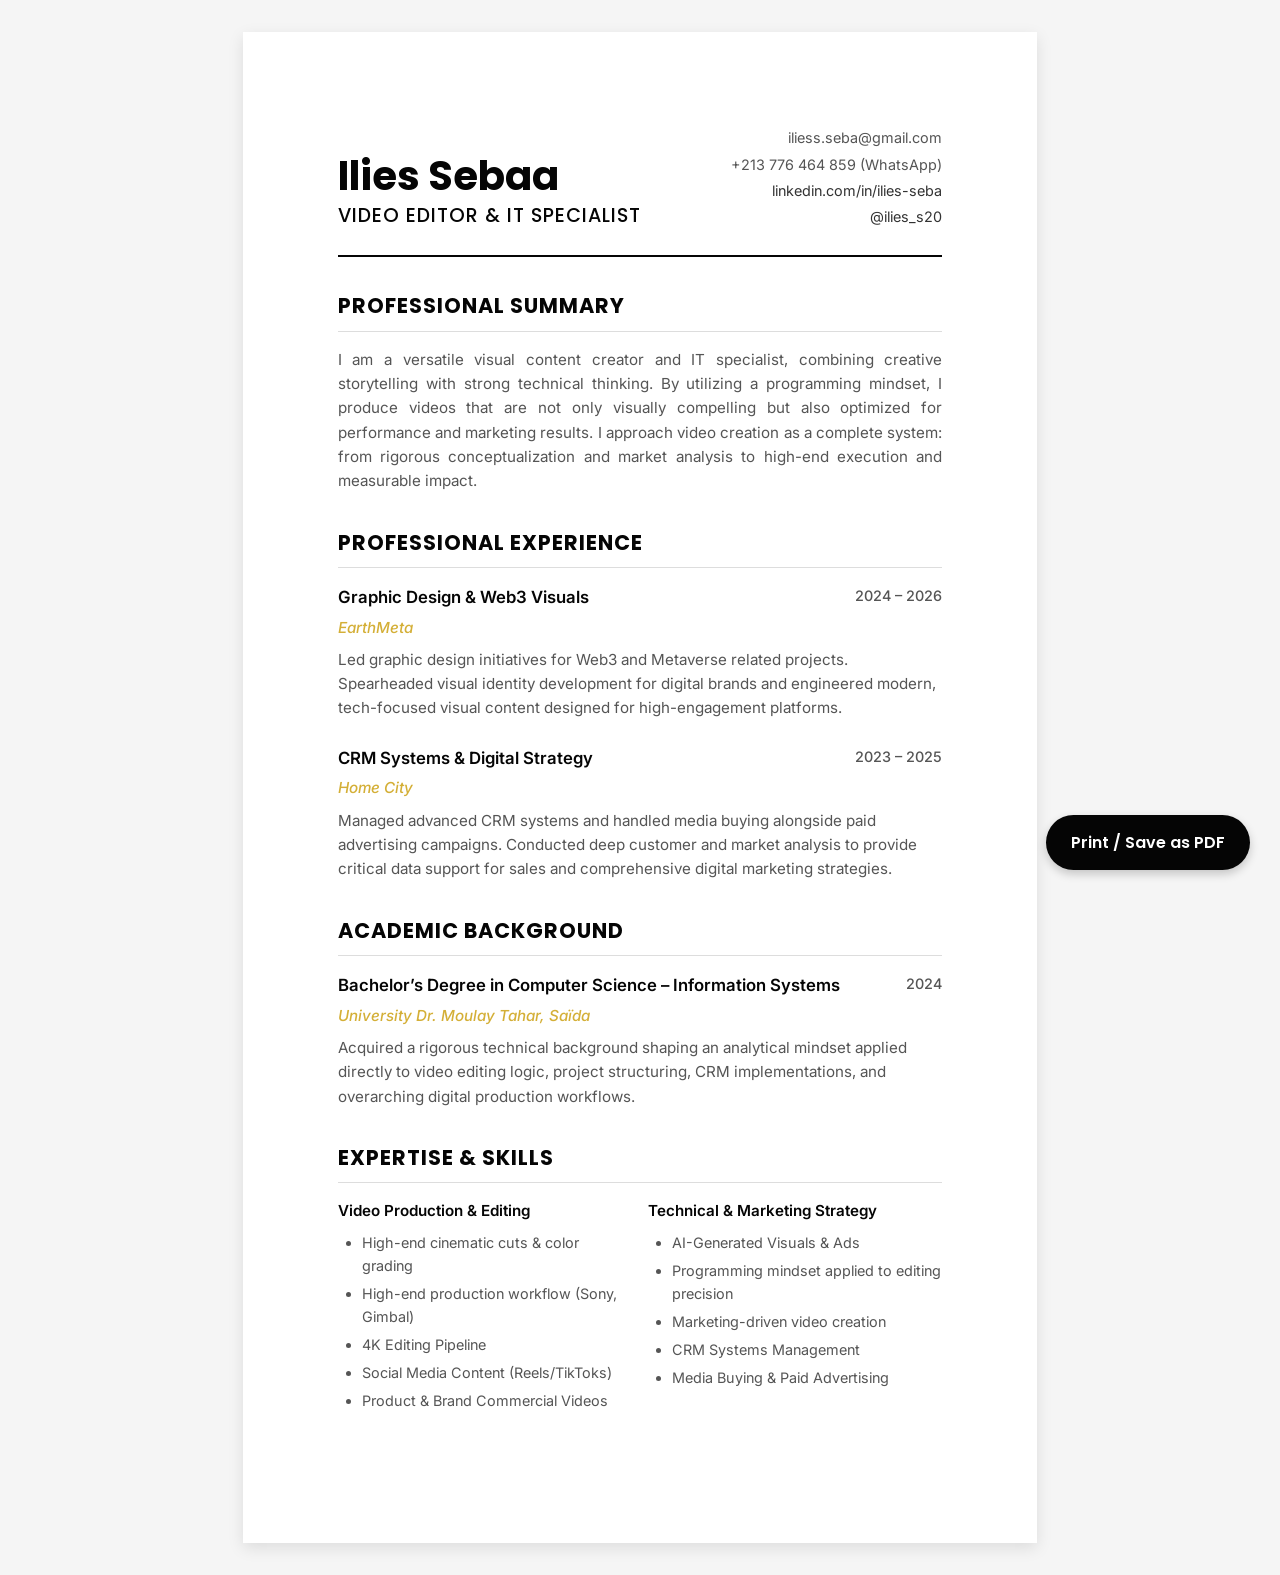
==== Ilies_Sebaa_Resume.html @ cd5e14ed "Add files via upload" ====
<!DOCTYPE html>
<html lang="en">
<head>
    <meta charset="UTF-8">
    <meta name="viewport" content="width=device-width, initial-scale=1.0">
    <title>Ilies Sebaa - Resume</title>
    <!-- Google Fonts -->
    <link rel="preconnect" href="https://fonts.googleapis.com">
    <link rel="preconnect" href="https://fonts.gstatic.com" crossorigin>
    <link href="https://fonts.googleapis.com/css2?family=Inter:wght@300;400;500;600;700&family=Poppins:wght@500;600;700&display=swap" rel="stylesheet">
    <style>
        :root {
            --primary: #050505;
            --secondary: #d4af37;
            --text-dark: #333333;
            --text-light: #555555;
            --background: #ffffff;
        }

        * {
            margin: 0;
            padding: 0;
            box-sizing: border-box;
        }

        body {
            font-family: 'Inter', sans-serif;
            background-color: #f5f5f5;
            color: var(--text-dark);
            line-height: 1.6;
            -webkit-font-smoothing: antialiased;
        }

        .resume-wrapper {
            max-width: 21cm; /* A4 width */
            margin: 2rem auto;
            background: var(--background);
            padding: 2.5cm;
            box-shadow: 0 5px 15px rgba(0,0,0,0.1);
        }

        header {
            border-bottom: 2px solid var(--primary);
            padding-bottom: 1.5rem;
            margin-bottom: 2rem;
            display: flex;
            justify-content: space-between;
            align-items: flex-end;
        }

        .header-left h1 {
            font-family: 'Poppins', sans-serif;
            font-size: 2.5rem;
            font-weight: 700;
            color: var(--primary);
            margin-bottom: 0.2rem;
            line-height: 1.1;
        }

        .header-left h2 {
            font-family: 'Poppins', sans-serif;
            font-size: 1.2rem;
            color: var(--primary);
            font-weight: 500;
            letter-spacing: 1px;
            text-transform: uppercase;
        }

        .header-right {
            text-align: right;
            font-size: 0.9rem;
            color: var(--text-light);
        }

        .header-right a {
            color: var(--text-dark);
            text-decoration: none;
        }

        .header-right a:hover {
            color: var(--secondary);
        }

        .contact-item {
            margin-bottom: 0.2rem;
        }

        section {
            margin-bottom: 2rem;
        }

        h3 {
            font-family: 'Poppins', sans-serif;
            font-size: 1.3rem;
            color: var(--primary);
            text-transform: uppercase;
            letter-spacing: 1px;
            margin-bottom: 1rem;
            border-bottom: 1px solid #ddd;
            padding-bottom: 0.5rem;
        }

        .profile p {
            font-size: 0.95rem;
            color: var(--text-light);
            text-align: justify;
        }

        .experience-item, .education-item {
            margin-bottom: 1.5rem;
        }

        .item-header {
            display: flex;
            justify-content: space-between;
            margin-bottom: 0.3rem;
        }

        .item-title {
            font-weight: 600;
            color: var(--primary);
            font-size: 1.05rem;
        }

        .item-date {
            font-size: 0.9rem;
            font-weight: 500;
            color: var(--text-light);
        }

        .item-subtitle {
            font-weight: 500;
            font-style: italic;
            color: var(--secondary);
            margin-bottom: 0.5rem;
            font-size: 0.95rem;
        }

        .item-desc {
            font-size: 0.95rem;
            color: var(--text-light);
        }

        .skills-container {
            display: grid;
            grid-template-columns: 1fr 1fr;
            gap: 1rem;
        }

        .skill-group h4 {
            font-weight: 600;
            margin-bottom: 0.5rem;
            font-size: 0.95rem;
            color: var(--primary);
        }

        .skill-group ul {
            list-style-type: disc;
            padding-left: 1.5rem;
        }

        .skill-group li {
            font-size: 0.9rem;
            color: var(--text-light);
            margin-bottom: 0.3rem;
        }

        .print-btn {
            position: fixed;
            bottom: 30px;
            right: 30px;
            background-color: var(--primary);
            color: white;
            border: none;
            padding: 15px 25px;
            border-radius: 30px;
            font-family: 'Poppins', sans-serif;
            font-weight: 600;
            font-size: 1rem;
            cursor: pointer;
            box-shadow: 0 4px 10px rgba(0,0,0,0.2);
            transition: all 0.3s ease;
        }

        .print-btn:hover {
            background-color: var(--secondary);
            transform: translateY(-2px);
        }

        @media print {
            body {
                background: white;
            }
            .resume-wrapper {
                margin: 0;
                padding: 0;
                box-shadow: none;
                max-width: 100%;
            }
            .print-btn {
                display: none;
            }
        }
    </style>
</head>
<body>

    <button class="print-btn" onclick="window.print()">Print / Save as PDF</button>

    <div class="resume-wrapper">
        <header>
            <div class="header-left">
                <h1>Ilies Sebaa</h1>
                <h2>Video Editor & IT Specialist</h2>
            </div>
            <div class="header-right">
                <div class="contact-item">iliess.seba@gmail.com</div>
                <div class="contact-item">+213 776 464 859 (WhatsApp)</div>
                <div class="contact-item"><a href="https://www.linkedin.com/in/ilies-seba/" target="_blank">linkedin.com/in/ilies-seba</a></div>
                <div class="contact-item"><a href="https://www.instagram.com/ilies_s20/" target="_blank">@ilies_s20</a></div>
            </div>
        </header>

        <section class="profile">
            <h3>Professional Summary</h3>
            <p>I am a versatile visual content creator and IT specialist, combining creative storytelling with strong technical thinking. By utilizing a programming mindset, I produce videos that are not only visually compelling but also optimized for performance and marketing results. I approach video creation as a complete system: from rigorous conceptualization and market analysis to high-end execution and measurable impact.</p>
        </section>

        <section class="experience">
            <h3>Professional Experience</h3>
            
            <div class="experience-item">
                <div class="item-header">
                    <span class="item-title">Graphic Design & Web3 Visuals</span>
                    <span class="item-date">2024 – 2026</span>
                </div>
                <div class="item-subtitle">EarthMeta</div>
                <p class="item-desc">Led graphic design initiatives for Web3 and Metaverse related projects. Spearheaded visual identity development for digital brands and engineered modern, tech-focused visual content designed for high-engagement platforms.</p>
            </div>

            <div class="experience-item">
                <div class="item-header">
                    <span class="item-title">CRM Systems & Digital Strategy</span>
                    <span class="item-date">2023 – 2025</span>
                </div>
                <div class="item-subtitle">Home City</div>
                <p class="item-desc">Managed advanced CRM systems and handled media buying alongside paid advertising campaigns. Conducted deep customer and market analysis to provide critical data support for sales and comprehensive digital marketing strategies.</p>
            </div>
        </section>

        <section class="education">
            <h3>Academic Background</h3>
            
            <div class="education-item">
                <div class="item-header">
                    <span class="item-title">Bachelor’s Degree in Computer Science – Information Systems</span>
                    <span class="item-date">2024</span>
                </div>
                <div class="item-subtitle">University Dr. Moulay Tahar, Saïda</div>
                <p class="item-desc">Acquired a rigorous technical background shaping an analytical mindset applied directly to video editing logic, project structuring, CRM implementations, and overarching digital production workflows.</p>
            </div>
        </section>

        <section class="skills">
            <h3>Expertise & Skills</h3>
            <div class="skills-container">
                <div class="skill-group">
                    <h4>Video Production & Editing</h4>
                    <ul>
                        <li>High-end cinematic cuts & color grading</li>
                        <li>High-end production workflow (Sony, Gimbal)</li>
                        <li>4K Editing Pipeline</li>
                        <li>Social Media Content (Reels/TikToks)</li>
                        <li>Product & Brand Commercial Videos</li>
                    </ul>
                </div>
                <div class="skill-group">
                    <h4>Technical & Marketing Strategy</h4>
                    <ul>
                        <li>AI-Generated Visuals & Ads</li>
                        <li>Programming mindset applied to editing precision</li>
                        <li>Marketing-driven video creation</li>
                        <li>CRM Systems Management</li>
                        <li>Media Buying & Paid Advertising</li>
                    </ul>
                </div>
            </div>
        </section>
    </div>

</body>
</html>
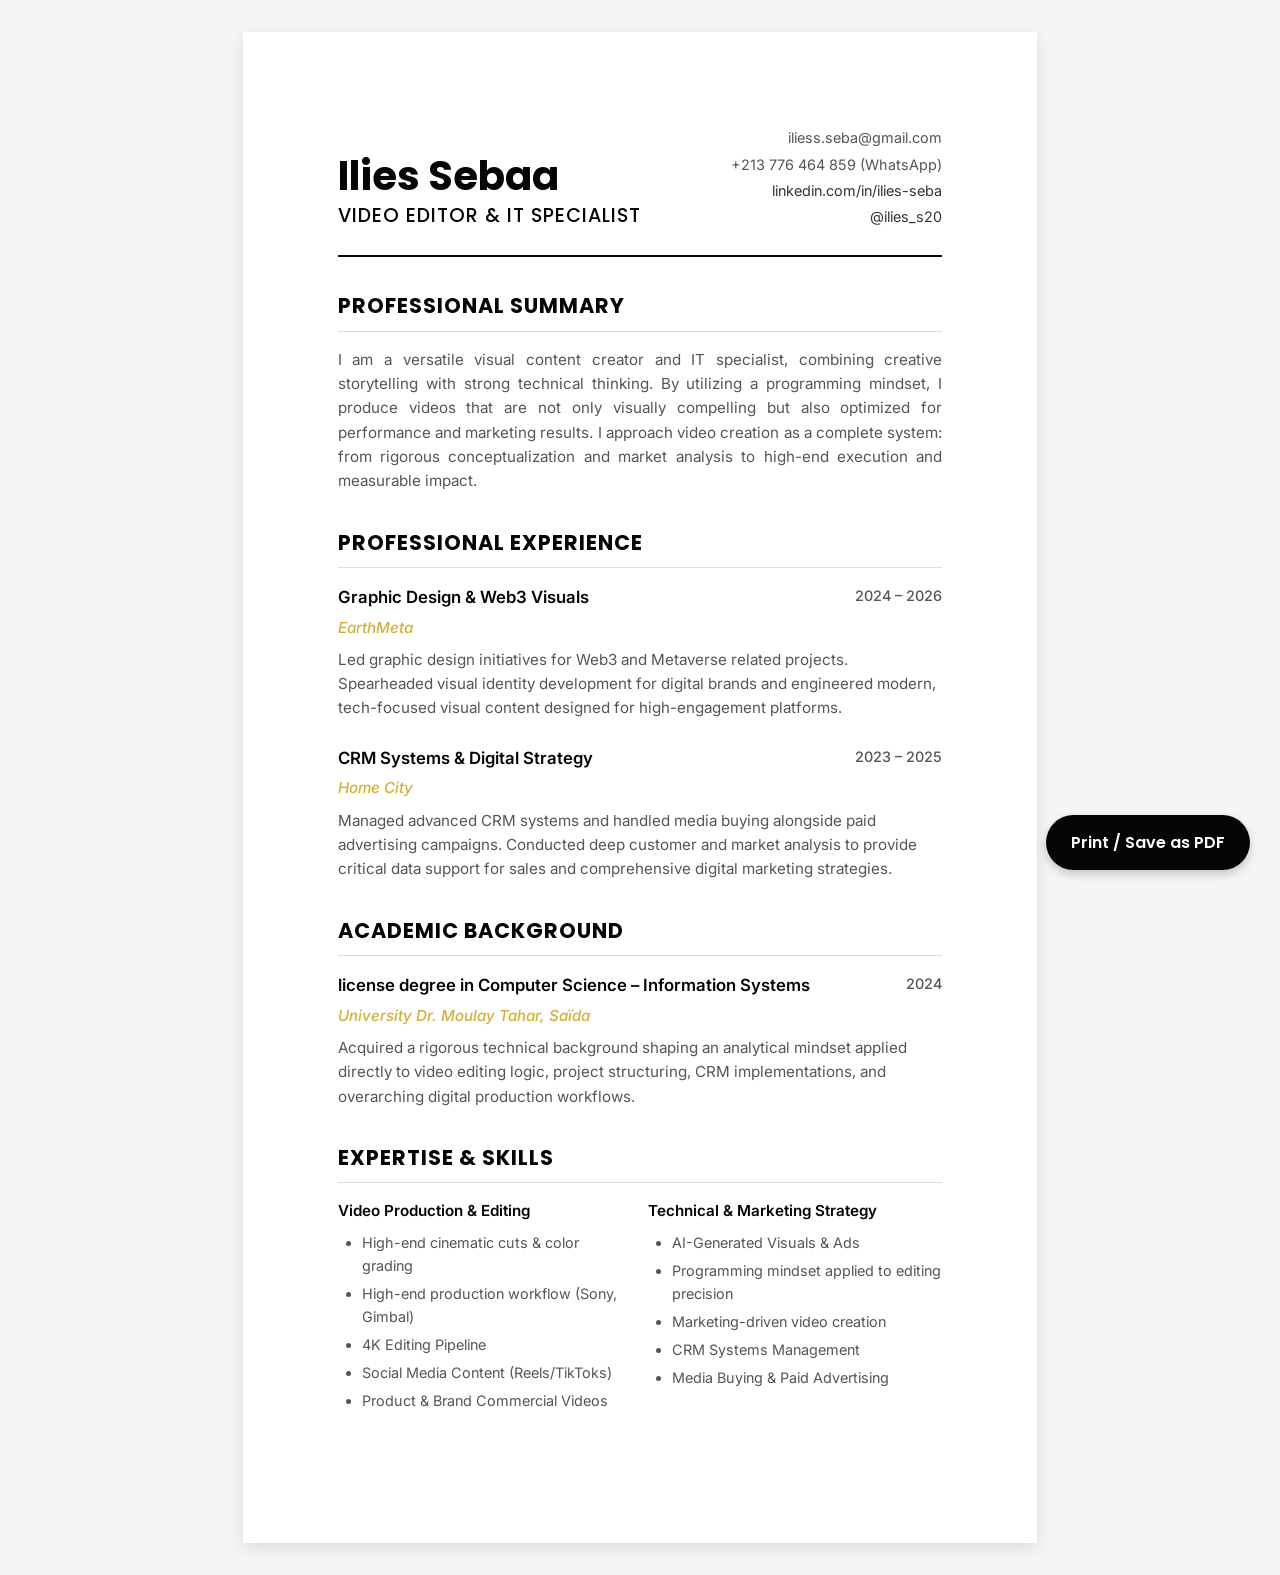
==== commit 3b9d962f: "Update Ilies_Sebaa_Resume.html" ====
--- a/Ilies_Sebaa_Resume.html
+++ b/Ilies_Sebaa_Resume.html
@@ -253,7 +253,7 @@
             
             <div class="education-item">
                 <div class="item-header">
-                    <span class="item-title">Bachelor’s Degree in Computer Science – Information Systems</span>
+                    <span class="item-title">license degree in Computer Science – Information Systems</span>
                     <span class="item-date">2024</span>
                 </div>
                 <div class="item-subtitle">University Dr. Moulay Tahar, Saïda</div>
